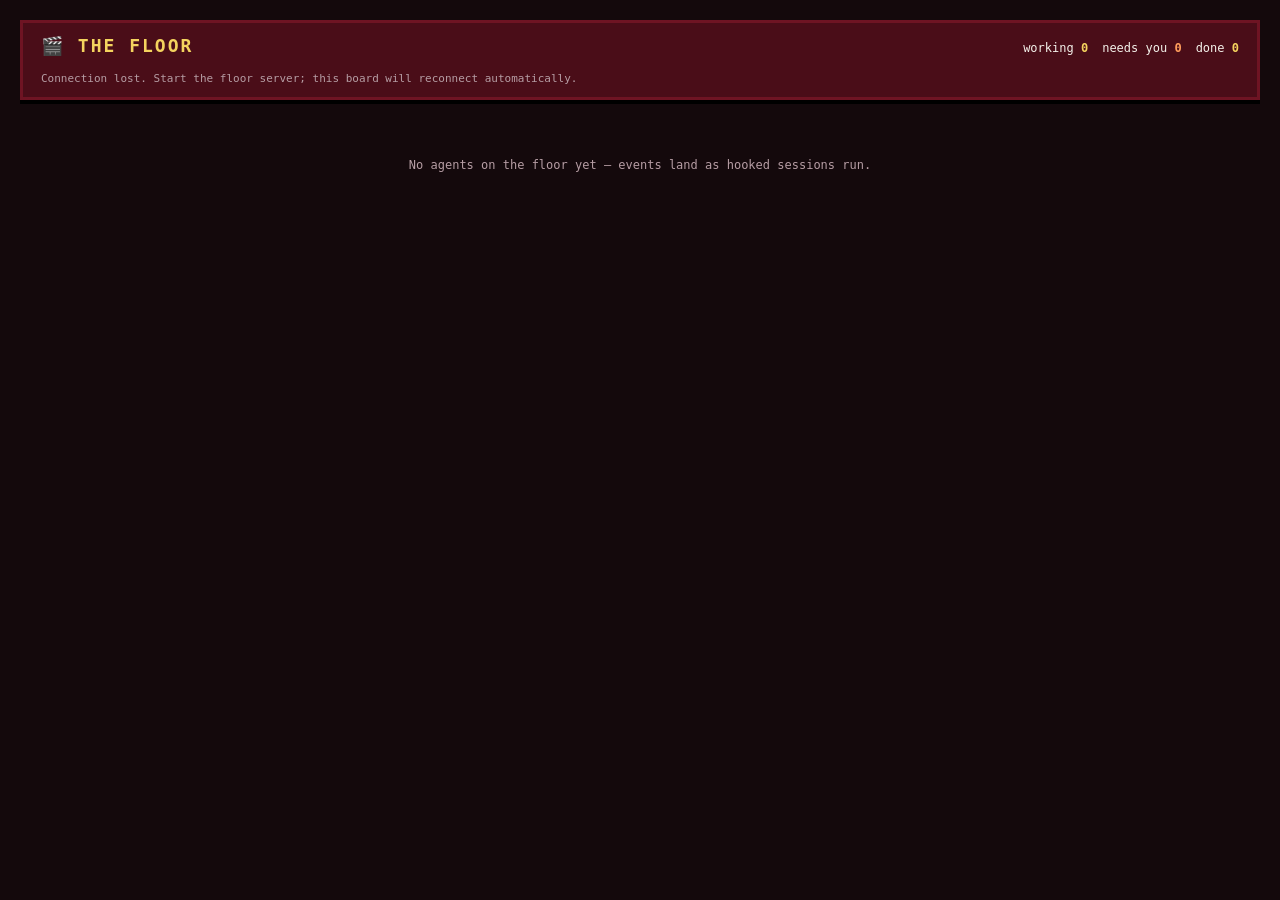
==== skills/floor/board/index.html @ e9cfffdd "feat: support Codex hosts and ship the cross-host agent floor" ====
<!doctype html>
<html lang="en">
<head>
<meta charset="utf-8">
<meta name="viewport" content="width=device-width, initial-scale=1">
<title>🎬 The Floor — stuntman</title>
<style>
  /* Munder Difflin ideology, Laghari Labs cast.
     Palette: Dunder-maroon + gold on a dark stage, pixel-snapped. */
  :root {
    --maroon: #6E1423;
    --maroon-deep: #4a0d18;
    --gold: #F4D35E;
    --paper: #F4F1EA;
    --bg: #14090c;
    --panel: #1f1014;
    --line: #3a1b23;
    --ok: #7bc47f;
    --dim: #b69da4;
  }
  * { box-sizing: border-box; }
  body {
    margin: 0; background: var(--bg); color: var(--paper);
    font-family: "SF Mono", ui-monospace, Menlo, monospace;
    padding: 20px; min-height: 100vh;
  }
  header {
    display: flex; align-items: baseline; gap: 16px; flex-wrap: wrap;
    border: 3px solid var(--maroon); background: var(--maroon-deep);
    padding: 12px 18px; margin-bottom: 18px;
    box-shadow: 0 4px 0 #000;
  }
  header h1 { margin: 0; font-size: 18px; letter-spacing: 2px; color: var(--gold); }
  .tally { display: flex; gap: 14px; font-size: 12px; margin-left: auto; }
  .tally b { color: var(--gold); }
  .tally .warn b { color: #ff9d5c; }
  #stamp { font-size: 11px; color: var(--dim); width: 100%; }

  .rooms { display: flex; flex-wrap: wrap; gap: 16px; align-items: flex-start; }
  .room {
    border: 3px solid var(--line); background: var(--panel);
    min-width: 260px; flex: 1 1 300px; max-width: 460px;
    box-shadow: 0 4px 0 #000;
  }
  .room.hot { border-color: var(--gold); animation: pulse 1.4s ease-in-out infinite; }
  @keyframes pulse { 50% { box-shadow: 0 0 18px 2px rgba(244,211,94,.35), 0 4px 0 #000; } }
  .room h2 {
    margin: 0; padding: 8px 12px; font-size: 12px; letter-spacing: 1px;
    background: var(--maroon); color: var(--paper);
    text-transform: uppercase; overflow-wrap: anywhere;
  }
  .agent { display: flex; gap: 12px; padding: 12px; border-top: 2px solid var(--line); }

  /* ── Vexel sprite plumbing ───────────────────────────────────────────
     Atlas: 8 cols × 11 rows, cell 192×208 (assets/vexel-laghari.webp).
     One class per animation row; steps() walks the columns. */
  .stage { width: 106px; height: 115px; flex: 0 0 106px; }
  .sprite {
    width: 192px; height: 208px;
    background: url("assets/vexel-laghari.webp") no-repeat;
    image-rendering: pixelated;
    transform: scale(0.55); transform-origin: top left;
  }
  .anim-idle    { background-position-y: 0;       animation: fx7 2.4s steps(7) infinite; }
  .anim-waving  { background-position-y: -624px;  animation: fx4 0.8s steps(4) infinite; }
  .anim-jumping { background-position-y: -832px;  animation: fx5 0.7s steps(5) infinite; }
  .anim-failed  { background-position-y: -1040px; animation: fx8 1.1s steps(8) infinite; }
  .anim-waiting { background-position-y: -1248px; animation: fx6 1.5s steps(6) infinite; }
  .anim-running { background-position-y: -1456px; animation: fx6 0.8s steps(6) infinite; }
  .anim-review  { background-position-y: -1664px; animation: fx6 1.3s steps(6) infinite; }
  @keyframes fx4 { to { background-position-x: -768px; } }
  @keyframes fx5 { to { background-position-x: -960px; } }
  @keyframes fx6 { to { background-position-x: -1152px; } }
  @keyframes fx7 { to { background-position-x: -1344px; } }
  @keyframes fx8 { to { background-position-x: -1536px; } }
  .ghosted .sprite { filter: grayscale(1) brightness(.6); }

  /* Sub-agents: son/daughter stand-ins until their own rigs exist —
     the same Vexel, re-hued + shrunk. */
  .kids { display: flex; gap: 6px; flex-wrap: wrap; margin-top: 6px; }
  .kid { display: flex; align-items: center; gap: 6px; font-size: 11px; color: var(--dim); }
  .kid .stage { width: 48px; height: 52px; flex: 0 0 48px; }
  .kid .sprite { transform: scale(0.25); }
  .kid.son .sprite { filter: hue-rotate(140deg) saturate(1.2); }
  .kid.daughter .sprite { filter: hue-rotate(280deg) saturate(1.2); }

  .meta { min-width: 0; flex: 1; }
  .who { font-size: 12px; color: var(--gold); }
  .who .sid { color: var(--dim); font-size: 11px; }
  .badge {
    display: inline-block; margin-top: 4px; padding: 2px 8px;
    font-size: 11px; letter-spacing: 1px; text-transform: uppercase;
    border: 2px solid var(--line); color: var(--paper);
  }
  .badge.needs_input { border-color: var(--gold); color: var(--gold); }
  .badge.running, .badge.thinking { border-color: #6ea8d8; color: #6ea8d8; }
  .badge.done { border-color: var(--ok); color: var(--ok); }
  .badge.ghost, .badge.ended, .badge.idle { color: var(--dim); }
  .tool { font-size: 11px; color: var(--paper); margin-top: 4px;
          overflow: hidden; text-overflow: ellipsis; white-space: nowrap; max-width: 280px; }
  .msg {
    margin-top: 6px; padding: 6px 8px; font-size: 11px;
    background: #2a1207; border-left: 3px solid var(--gold); color: #ffd9a0;
  }
  .age { font-size: 11px; color: var(--dim); margin-top: 4px; }
  .say {
    margin-top: 6px; font-size: 11px; color: #cbb8a4; font-style: italic;
    display: -webkit-box; -webkit-line-clamp: 2; -webkit-box-orient: vertical;
    overflow: hidden;
  }
  .empty { padding: 40px; text-align: center; color: var(--dim); font-size: 12px; width: 100%; }
  .agent { cursor: pointer; }
  .agent:hover { background: #291419; }

  /* ── conversation drawer ── */
  #drawer {
    position: fixed; top: 0; right: 0; bottom: 0; width: min(520px, 92vw);
    background: var(--panel); border-left: 3px solid var(--maroon);
    box-shadow: -8px 0 24px rgba(0,0,0,.6); display: none; flex-direction: column;
    z-index: 10;
  }
  #drawer.open { display: flex; }
  #drawer .dhead {
    background: var(--maroon); padding: 10px 14px; display: flex; gap: 10px;
    align-items: center; font-size: 12px;
  }
  #drawer .dhead b { color: var(--gold); letter-spacing: 1px; }
  #drawer .dhead .reach { font-size: 11px; padding: 2px 6px; border: 1px solid var(--gold);
    color: var(--gold); }
  #drawer .dhead .reach.none { border-color: var(--dim); color: var(--dim); }
  #drawer .dhead button {
    margin-left: auto; background: none; border: 2px solid var(--paper); color: var(--paper);
    font-family: inherit; font-size: 11px; cursor: pointer; padding: 2px 8px;
  }
  #dlog { flex: 1; overflow-y: auto; padding: 12px; display: flex; flex-direction: column; gap: 10px; }
  .m { max-width: 92%; padding: 8px 10px; font-size: 12px; line-height: 1.5;
       white-space: pre-wrap; overflow-wrap: anywhere; border: 2px solid var(--line); }
  .m.user { align-self: flex-end; background: #2a1a08; border-color: #5a3a14; color: #ffd9a0; }
  .m.assistant { align-self: flex-start; background: #17212a; border-color: #2c4257; color: #d9e6f2; }
  .m .tools { margin-top: 4px; font-size: 11px; color: var(--dim); }
  #dsend { display: flex; gap: 8px; padding: 10px; border-top: 2px solid var(--line); }
  #dsend input {
    flex: 1; background: var(--bg); border: 2px solid var(--line); color: var(--paper);
    font-family: inherit; font-size: 12px; padding: 8px;
  }
  #dsend input:focus { outline: none; border-color: var(--gold); }
  #dsend button {
    background: var(--maroon); border: 2px solid var(--gold); color: var(--gold);
    font-family: inherit; font-size: 12px; padding: 8px 16px; cursor: pointer;
  }
  #dsend button:disabled { opacity: .4; cursor: default; }
  #dnote { padding: 0 12px 10px; font-size: 11px; color: var(--dim); }
  #dnote.err { color: #ff9d5c; }

  .agent:focus-visible, button:focus-visible { outline: 2px solid var(--gold); outline-offset: -3px; }
  .host { display: block; margin-top: 4px; font-size: 11px; color: var(--paper); }
  .badge.failed { border-color: #ff9d5c; color: #ff9d5c; }
  .msg, .say, #dtitle { overflow-wrap: anywhere; }
  #dtitle { min-width: 0; }
  #drawer .dhead { flex-wrap: wrap; }
  #dsend input { min-width: 0; font-size: 16px; }
  #dnote { font-size: 12px; line-height: 1.5; }
  #drawer button { min-height: 36px; }
  @media (max-width: 600px) {
    body { padding: 12px; }
    header { padding: 12px; gap: 12px; }
    .tally { margin-left: 0; flex-wrap: wrap; gap: 12px; }
    .room { min-width: 0; max-width: none; flex-basis: 100%; }
    #drawer { width: 100%; }
    .stage { width: 82px; height: 89px; flex-basis: 82px; }
    .sprite { transform: scale(.42); }
    .m { font-size: 14px; }
  }
  @media (prefers-reduced-motion: reduce) {
    .sprite, .room.hot { animation: none; }
  }
</style>
</head>
<body>
<header>
  <h1>🎬 THE FLOOR</h1>
  <div class="tally">
    <span>working <b id="c-working">0</b></span>
    <span class="warn">needs you <b id="c-needs">0</b></span>
    <span>done <b id="c-done">0</b></span>
  </div>
  <div id="stamp">connecting…</div>
</header>
<div class="rooms" id="rooms"><div class="empty">No agents on the floor yet — events land as hooked sessions run.</div></div>

<div id="drawer" role="dialog" aria-labelledby="dtitle">
  <div class="dhead">
    <b id="dtitle">—</b>
    <span class="reach" id="dreach">…</span>
    <button id="dclose" aria-label="Close conversation">✕ close</button>
  </div>
  <div id="dlog" role="log" aria-label="Session conversation"></div>
  <div id="dsend">
    <input id="dinput" placeholder="Prompt this session…" aria-label="Prompt this session" aria-describedby="dnote" maxlength="8000" disabled>
    <button id="dbtn" disabled>Send</button>
  </div>
  <div id="dnote" role="status"></div>
</div>

<script>
  const TOKEN = "__FLOOR_TOKEN__";
  const HOST = {claude: "Claude Code", codex: "Codex", opencode: "OpenCode", agy: "Antigravity", muse: "Muse"};
  const LABEL = {running: "working", thinking: "thinking", needs_input: "needs you", done: "done",
    ghost: "silent", ended: "left", idle: "idle", failed: "failed"};
  const $ = id => document.getElementById(id);
  const esc = text => String(text ?? "").replace(/[&<>"']/g, c => ({"&":"&amp;","<":"&lt;",">":"&gt;",'"':"&quot;","'":"&#39;"}[c]));
  let curSid = null, drawerTimer = null, sending = false, reachable = false, tickActive = false;
  const drafts = new Map();

  function animFor(agent) {
    return {running:"anim-running", thinking:"anim-waiting", needs_input:"anim-waving",
      failed:"anim-failed", ghost:"anim-waiting"}[agent.state] ||
      (agent.state === "done" && agent.age_s < 30 ? "anim-jumping" : "anim-idle");
  }
  function fmtAge(seconds) {
    if (seconds < 60) return seconds + "s";
    if (seconds < 3600) return Math.floor(seconds / 60) + "m";
    return Math.floor(seconds / 3600) + "h " + Math.floor((seconds % 3600) / 60) + "m";
  }
  async function jsonFetch(url, options) {
    const response = await fetch(url, {...options, signal: AbortSignal.timeout(8000)});
    const data = await response.json();
    if (!response.ok) throw new Error(data.detail || (response.status === 403 ? "Reload the board to reconnect." : "The session is no longer available."));
    return data;
  }
  async function tick() {
    if (tickActive) return;
    tickActive = true;
    try {
      const state = await jsonFetch("state.json");
      $("c-working").textContent = state.counts.working;
      $("c-needs").textContent = state.counts.needs_input;
      $("c-done").textContent = state.counts.done;
      $("stamp").textContent = "updated " + new Date(state.generated * 1000).toLocaleTimeString();
      const focused = document.activeElement?.closest(".agent")?.dataset.sid;
      $("rooms").innerHTML = state.rooms.map(room => {
        const hot = room.agents.some(agent => agent.state === "needs_input");
        return `<section class="room${hot ? " hot" : ""}"><h2>${esc(room.name)}</h2>` + room.agents.map(agent => {
          const kids = (agent.children || []).map((child, index) =>
            `<span class="kid ${index % 2 ? "daughter" : "son"}"><span class="stage" aria-hidden="true"><span class="sprite anim-running" style="display:block"></span></span>${esc(child.desc)}</span>`).join("");
          return `<div class="agent${["ghost","ended"].includes(agent.state) ? " ghosted" : ""}" role="button" tabindex="0"
            data-sid="${esc(agent.id)}" data-room="${esc(room.name)}" aria-label="Read ${esc(HOST[agent.host])} ${agent.worker ? "worker" : "session"} ${esc(agent.sid.slice(0,8))} in ${esc(room.name)}">
            <span class="stage" aria-hidden="true"><span class="sprite ${animFor(agent)}" style="display:block"></span></span>
            <div class="meta"><div class="who">Laghari <span class="sid">· ${esc(agent.sid.replace(/^worker-/, "").slice(0,8))}</span></div>
            <span class="host">${esc(HOST[agent.host] || agent.host)}${agent.worker ? " · worker" : ""}</span>
            <span class="badge ${esc(agent.state)}">${esc(LABEL[agent.state] || agent.state)}</span>
            ${agent.tool ? `<div class="tool">${esc(agent.tool)}</div>` : ""}
            ${agent.msg ? `<div class="msg">${esc(agent.msg)}</div>` : ""}
            ${agent.say ? `<div class="say">${esc(agent.say)}</div>` : ""}
            <div class="age">${fmtAge(agent.age_s)} ago</div>${kids ? `<div class="kids">${kids}</div>` : ""}</div></div>`;
        }).join("") + "</section>";
      }).join("") || '<div class="empty">No agents on the floor yet. Enable Stuntman hooks and start a new Claude Code or Codex session. Delegated workers appear when they run.</div>';
      if (focused) document.querySelector(`.agent[data-sid="${CSS.escape(focused)}"]`)?.focus({preventScroll:true});
    } catch {
      $("stamp").textContent = "Connection lost. Start the floor server; this board will reconnect automatically.";
    } finally { tickActive = false; }
  }
  function note(text, error = false) {
    $("dnote").textContent = text;
    $("dnote").className = error ? "err" : "";
  }
  function updateSend() {
    $("dinput").disabled = !reachable || sending;
    $("dbtn").disabled = !reachable || sending;
    $("dbtn").textContent = sending ? "Sending…" : "Send";
  }
  async function refreshDrawer(scroll) {
    const sid = curSid;
    if (!sid) return;
    try {
      const result = await jsonFetch("transcript?sid=" + encodeURIComponent(sid));
      if (curSid !== sid) return;
      reachable = result.reach === "tmux";
      $("dreach").textContent = reachable ? "ready to prompt" : "view-only";
      $("dreach").className = "reach" + (reachable ? "" : " none");
      updateSend();
      if (!sending) note(result.detail || "Send a new prompt to this session.");
      const log = $("dlog"), atBottom = log.scrollHeight - log.scrollTop - log.clientHeight < 60;
      const html = result.messages.map(message => `<div class="m ${message.role === "user" ? "user" : "assistant"}">${esc(message.text)}${
        message.tools?.length ? `<div class="tools">${message.tools.map(esc).join(" · ")}</div>` : ""}</div>`).join("") || '<div class="m assistant">No conversation recorded yet.</div>';
      if (log.innerHTML !== html) log.innerHTML = html;
      if (scroll || atBottom) log.scrollTop = log.scrollHeight;
    } catch (error) {
      if (curSid !== sid) return;
      reachable = false; updateSend();
      note(error.message || "Conversation unavailable. Retrying shortly.", true);
    }
  }
  function openDrawer(sid, room) {
    if (curSid) drafts.set(curSid, $("dinput").value);
    curSid = sid; reachable = false; updateSend();
    $("dinput").value = drafts.get(sid) || "";
    $("dtitle").textContent = room + " · " + sid.split(":")[0];
    $("drawer").classList.add("open");
    $("dlog").textContent = "Loading conversation…";
    $("dclose").focus(); note("");
    clearInterval(drawerTimer);
    refreshDrawer(true);
    drawerTimer = setInterval(() => refreshDrawer(false), 3000);
  }
  function closeDrawer() {
    const sid = curSid;
    if (sid) drafts.set(sid, $("dinput").value);
    curSid = null; clearInterval(drawerTimer);
    $("drawer").classList.remove("open");
    document.querySelector(`.agent[data-sid="${CSS.escape(sid || "")}"]`)?.focus({preventScroll:true});
  }
  async function sendPrompt() {
    const sid = curSid, text = $("dinput").value.trim();
    if (!sid || !text || sending || !reachable) return;
    sending = true; updateSend(); note("Sending…");
    try {
      const result = await jsonFetch("send", {method:"POST", headers:{"Content-Type":"application/json"},
        body:JSON.stringify({sid, text, token:TOKEN})});
      if (result.ok) {
        drafts.delete(sid);
        if (curSid === sid) {
          if ($("dinput").value.trim() === text) $("dinput").value = "";
          note("Delivered. The reply will appear here.");
        }
      } else if (curSid === sid) { reachable = false; note(result.detail || "Open the session window to continue.", true); }
    } catch (error) {
      if (curSid === sid) note("Delivery could not be confirmed. Check the session before retrying. " + error.message, true);
    } finally { sending = false; updateSend(); }
  }
  $("rooms").addEventListener("click", event => { const agent = event.target.closest(".agent"); if (agent) openDrawer(agent.dataset.sid, agent.dataset.room); });
  $("rooms").addEventListener("keydown", event => { const agent = event.target.closest(".agent"); if (agent && ["Enter"," "].includes(event.key)) { event.preventDefault(); openDrawer(agent.dataset.sid, agent.dataset.room); } });
  $("dclose").addEventListener("click", closeDrawer);
  $("dbtn").addEventListener("click", sendPrompt);
  $("dinput").addEventListener("keydown", event => { if (event.key === "Enter") { event.preventDefault(); sendPrompt(); } });
  document.addEventListener("keydown", event => { if (event.key === "Escape" && curSid) closeDrawer(); });
  tick(); setInterval(tick, 2000);
</script>
</body>
</html>
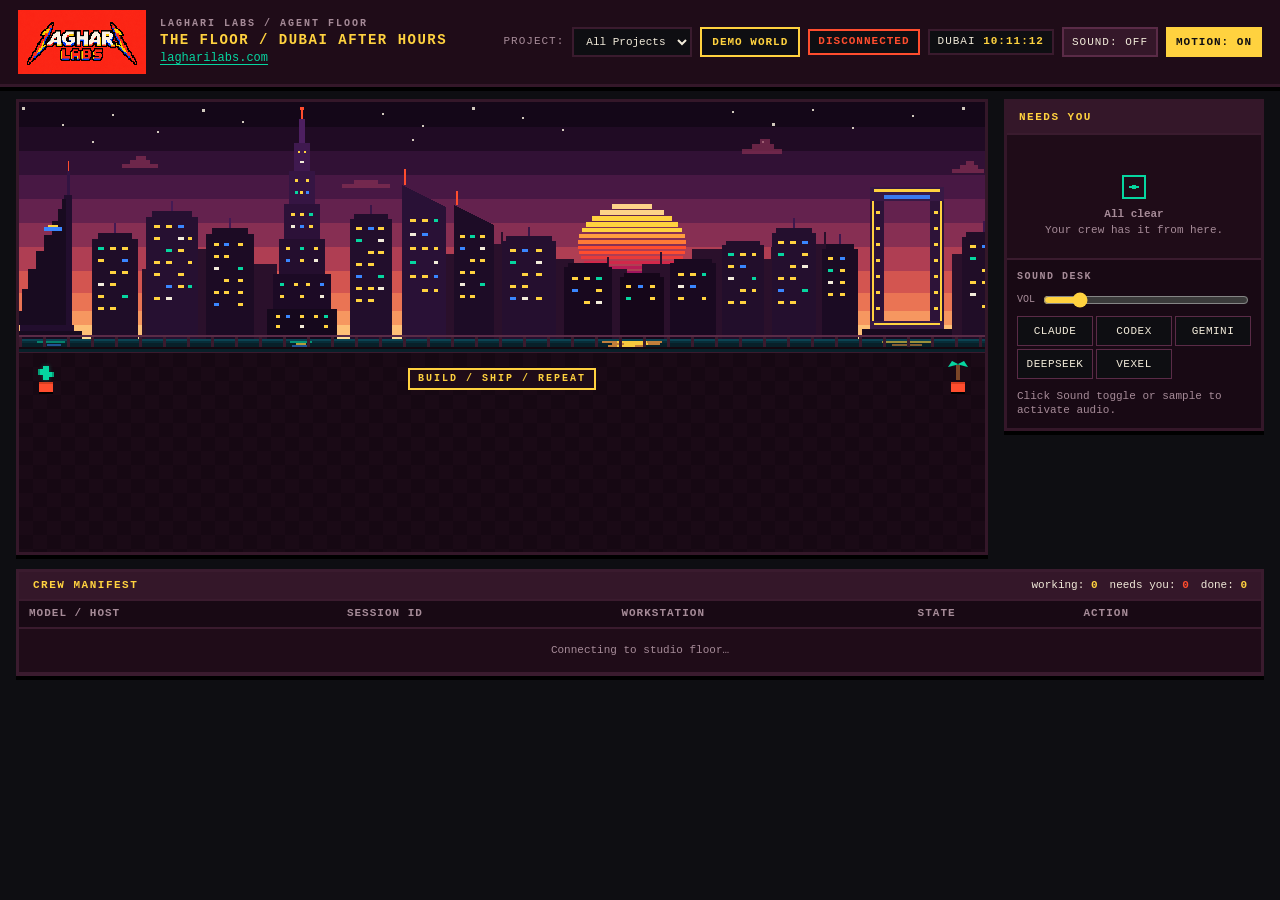
==== commit 1025c181: "Build Dubai Floor, scaffold agent roles, and publish demo screenshot" ====
--- a/skills/floor/board/index.html
+++ b/skills/floor/board/index.html
@@ -1,340 +1,188 @@
 <!doctype html>
 <html lang="en">
 <head>
-<meta charset="utf-8">
-<meta name="viewport" content="width=device-width, initial-scale=1">
-<title>🎬 The Floor — stuntman</title>
-<style>
-  /* Munder Difflin ideology, Laghari Labs cast.
-     Palette: Dunder-maroon + gold on a dark stage, pixel-snapped. */
-  :root {
-    --maroon: #6E1423;
-    --maroon-deep: #4a0d18;
-    --gold: #F4D35E;
-    --paper: #F4F1EA;
-    --bg: #14090c;
-    --panel: #1f1014;
-    --line: #3a1b23;
-    --ok: #7bc47f;
-    --dim: #b69da4;
-  }
-  * { box-sizing: border-box; }
-  body {
-    margin: 0; background: var(--bg); color: var(--paper);
-    font-family: "SF Mono", ui-monospace, Menlo, monospace;
-    padding: 20px; min-height: 100vh;
-  }
-  header {
-    display: flex; align-items: baseline; gap: 16px; flex-wrap: wrap;
-    border: 3px solid var(--maroon); background: var(--maroon-deep);
-    padding: 12px 18px; margin-bottom: 18px;
-    box-shadow: 0 4px 0 #000;
-  }
-  header h1 { margin: 0; font-size: 18px; letter-spacing: 2px; color: var(--gold); }
-  .tally { display: flex; gap: 14px; font-size: 12px; margin-left: auto; }
-  .tally b { color: var(--gold); }
-  .tally .warn b { color: #ff9d5c; }
-  #stamp { font-size: 11px; color: var(--dim); width: 100%; }
+  <meta charset="utf-8">
+  <meta name="viewport" content="width=device-width, initial-scale=1">
+  <title>THE FLOOR — stuntman</title>
+  <link rel="stylesheet" href="assets/floor-world.css">
+</head>
+<body data-token="__FLOOR_TOKEN__">
 
-  .rooms { display: flex; flex-wrap: wrap; gap: 16px; align-items: flex-start; }
-  .room {
-    border: 3px solid var(--line); background: var(--panel);
-    min-width: 260px; flex: 1 1 300px; max-width: 460px;
-    box-shadow: 0 4px 0 #000;
-  }
-  .room.hot { border-color: var(--gold); animation: pulse 1.4s ease-in-out infinite; }
-  @keyframes pulse { 50% { box-shadow: 0 0 18px 2px rgba(244,211,94,.35), 0 4px 0 #000; } }
-  .room h2 {
-    margin: 0; padding: 8px 12px; font-size: 12px; letter-spacing: 1px;
-    background: var(--maroon); color: var(--paper);
-    text-transform: uppercase; overflow-wrap: anywhere;
-  }
-  .agent { display: flex; gap: 12px; padding: 12px; border-top: 2px solid var(--line); }
+  <!-- Brand header and shared Floor controls -->
+  <header class="studio-header">
+    <div class="header-top">
+      <div class="brand-title">
+        <img src="assets/laghari-labs-logo.png" alt="Laghari Labs" class="brand-logo" width="128" height="64">
+        <div class="title-wrap">
+          <span class="title-overline">LAGHARI LABS / AGENT FLOOR</span>
+          <h1 class="title-main">THE FLOOR / DUBAI AFTER HOURS</h1>
+          <a href="https://lagharilabs.com" target="_blank" rel="noopener" class="brand-domain">lagharilabs.com</a>
+        </div>
+      </div>
 
-  /* ── Vexel sprite plumbing ───────────────────────────────────────────
-     Atlas: 8 cols × 11 rows, cell 192×208 (assets/vexel-laghari.webp).
-     One class per animation row; steps() walks the columns. */
-  .stage { width: 106px; height: 115px; flex: 0 0 106px; }
-  .sprite {
-    width: 192px; height: 208px;
-    background: url("assets/vexel-laghari.webp") no-repeat;
-    image-rendering: pixelated;
-    transform: scale(0.55); transform-origin: top left;
-  }
-  .anim-idle    { background-position-y: 0;       animation: fx7 2.4s steps(7) infinite; }
-  .anim-waving  { background-position-y: -624px;  animation: fx4 0.8s steps(4) infinite; }
-  .anim-jumping { background-position-y: -832px;  animation: fx5 0.7s steps(5) infinite; }
-  .anim-failed  { background-position-y: -1040px; animation: fx8 1.1s steps(8) infinite; }
-  .anim-waiting { background-position-y: -1248px; animation: fx6 1.5s steps(6) infinite; }
-  .anim-running { background-position-y: -1456px; animation: fx6 0.8s steps(6) infinite; }
-  .anim-review  { background-position-y: -1664px; animation: fx6 1.3s steps(6) infinite; }
-  @keyframes fx4 { to { background-position-x: -768px; } }
-  @keyframes fx5 { to { background-position-x: -960px; } }
-  @keyframes fx6 { to { background-position-x: -1152px; } }
-  @keyframes fx7 { to { background-position-x: -1344px; } }
-  @keyframes fx8 { to { background-position-x: -1536px; } }
-  .ghosted .sprite { filter: grayscale(1) brightness(.6); }
+      <div class="header-controls">
+        <div class="header-filter">
+          <label class="project-filter-label" for="project-filter-select">Project:</label>
+          <select class="project-select" id="project-filter-select" aria-label="Filter workstations by project">
+            <option value="ALL">All Projects</option>
+          </select>
+        </div>
+        <button class="btn-demo" id="btn-demo-toggle">Demo World</button>
+        <span class="status-badge live" id="connection-status">Live Floor</span>
+        <div class="dubai-clock">DUBAI <b id="dubai-clock-time">--:--:--</b></div>
+        <button class="btn-toggle" id="btn-sound-toggle" aria-pressed="false" aria-label="Toggle audio alerts (currently Off)">Sound: Off</button>
+        <button class="btn-toggle active" id="btn-motion-toggle" aria-pressed="true" aria-label="Toggle motion animations (currently On)">Motion: On</button>
+      </div>
+    </div>
+  </header>
 
-  /* Sub-agents: son/daughter stand-ins until their own rigs exist —
-     the same Vexel, re-hued + shrunk. */
-  .kids { display: flex; gap: 6px; flex-wrap: wrap; margin-top: 6px; }
-  .kid { display: flex; align-items: center; gap: 6px; font-size: 11px; color: var(--dim); }
-  .kid .stage { width: 48px; height: 52px; flex: 0 0 48px; }
-  .kid .sprite { transform: scale(0.25); }
-  .kid.son .sprite { filter: hue-rotate(140deg) saturate(1.2); }
-  .kid.daughter .sprite { filter: hue-rotate(280deg) saturate(1.2); }
+  <main class="app-body">
+    <!-- Main 2-Column Grid: 75% World Scene, 260px Attention Sidebar -->
+    <div class="main-columns">
 
-  .meta { min-width: 0; flex: 1; }
-  .who { font-size: 12px; color: var(--gold); }
-  .who .sid { color: var(--dim); font-size: 11px; }
-  .badge {
-    display: inline-block; margin-top: 4px; padding: 2px 8px;
-    font-size: 11px; letter-spacing: 1px; text-transform: uppercase;
-    border: 2px solid var(--line); color: var(--paper);
-  }
-  .badge.needs_input { border-color: var(--gold); color: var(--gold); }
-  .badge.running, .badge.thinking { border-color: #6ea8d8; color: #6ea8d8; }
-  .badge.done { border-color: var(--ok); color: var(--ok); }
-  .badge.ghost, .badge.ended, .badge.idle { color: var(--dim); }
-  .tool { font-size: 11px; color: var(--paper); margin-top: 4px;
-          overflow: hidden; text-overflow: ellipsis; white-space: nowrap; max-width: 280px; }
-  .msg {
-    margin-top: 6px; padding: 6px 8px; font-size: 11px;
-    background: #2a1207; border-left: 3px solid var(--gold); color: #ffd9a0;
-  }
-  .age { font-size: 11px; color: var(--dim); margin-top: 4px; }
-  .say {
-    margin-top: 6px; font-size: 11px; color: #cbb8a4; font-style: italic;
-    display: -webkit-box; -webkit-line-clamp: 2; -webkit-box-orient: vertical;
-    overflow: hidden;
-  }
-  .empty { padding: 40px; text-align: center; color: var(--dim); font-size: 12px; width: 100%; }
-  .agent { cursor: pointer; }
-  .agent:hover { background: #291419; }
+      <!-- Scene Column -->
+      <div class="scene-column">
+        <!-- Dubai skyline panorama and project rooftop bays -->
+        <div class="rooftop-world" id="rooftop-world">
+          <div class="skyline-panorama" role="img" aria-label="Pixel art panoramic skyline of Dubai at sunset">
+            <div class="pixel-cloud" aria-hidden="true"></div>
+            <div class="horizon-railing" aria-hidden="true"></div>
+          </div>
 
-  /* ── conversation drawer ── */
-  #drawer {
-    position: fixed; top: 0; right: 0; bottom: 0; width: min(520px, 92vw);
-    background: var(--panel); border-left: 3px solid var(--maroon);
-    box-shadow: -8px 0 24px rgba(0,0,0,.6); display: none; flex-direction: column;
-    z-index: 10;
-  }
-  #drawer.open { display: flex; }
-  #drawer .dhead {
-    background: var(--maroon); padding: 10px 14px; display: flex; gap: 10px;
-    align-items: center; font-size: 12px;
-  }
-  #drawer .dhead b { color: var(--gold); letter-spacing: 1px; }
-  #drawer .dhead .reach { font-size: 11px; padding: 2px 6px; border: 1px solid var(--gold);
-    color: var(--gold); }
-  #drawer .dhead .reach.none { border-color: var(--dim); color: var(--dim); }
-  #drawer .dhead button {
-    margin-left: auto; background: none; border: 2px solid var(--paper); color: var(--paper);
-    font-family: inherit; font-size: 11px; cursor: pointer; padding: 2px 8px;
-  }
-  #dlog { flex: 1; overflow-y: auto; padding: 12px; display: flex; flex-direction: column; gap: 10px; }
-  .m { max-width: 92%; padding: 8px 10px; font-size: 12px; line-height: 1.5;
-       white-space: pre-wrap; overflow-wrap: anywhere; border: 2px solid var(--line); }
-  .m.user { align-self: flex-end; background: #2a1a08; border-color: #5a3a14; color: #ffd9a0; }
-  .m.assistant { align-self: flex-start; background: #17212a; border-color: #2c4257; color: #d9e6f2; }
-  .m .tools { margin-top: 4px; font-size: 11px; color: var(--dim); }
-  #dsend { display: flex; gap: 8px; padding: 10px; border-top: 2px solid var(--line); }
-  #dsend input {
-    flex: 1; background: var(--bg); border: 2px solid var(--line); color: var(--paper);
-    font-family: inherit; font-size: 12px; padding: 8px;
-  }
-  #dsend input:focus { outline: none; border-color: var(--gold); }
-  #dsend button {
-    background: var(--maroon); border: 2px solid var(--gold); color: var(--gold);
-    font-family: inherit; font-size: 12px; padding: 8px 16px; cursor: pointer;
-  }
-  #dsend button:disabled { opacity: .4; cursor: default; }
-  #dnote { padding: 0 12px 10px; font-size: 11px; color: var(--dim); }
-  #dnote.err { color: #ff9d5c; }
+          <!-- Rooftop Deck & Floor -->
+          <div class="rooftop-deck">
+            <div class="deck-decorations">
+              <div class="pixel-plant-wrapper">
+                <div class="pixel-cactus-shape" aria-hidden="true"></div>
+                <div class="plant-pot" aria-hidden="true"></div>
+              </div>
+              <div class="deck-sign">BUILD / SHIP / REPEAT</div>
+              <div class="pixel-plant-wrapper">
+                <div class="pixel-palm-shape" aria-hidden="true"></div>
+                <div class="plant-pot" aria-hidden="true"></div>
+              </div>
+            </div>
 
-  .agent:focus-visible, button:focus-visible { outline: 2px solid var(--gold); outline-offset: -3px; }
-  .host { display: block; margin-top: 4px; font-size: 11px; color: var(--paper); }
-  .badge.failed { border-color: #ff9d5c; color: #ff9d5c; }
-  .msg, .say, #dtitle { overflow-wrap: anywhere; }
-  #dtitle { min-width: 0; }
-  #drawer .dhead { flex-wrap: wrap; }
-  #dsend input { min-width: 0; font-size: 16px; }
-  #dnote { font-size: 12px; line-height: 1.5; }
-  #drawer button { min-height: 36px; }
-  @media (max-width: 600px) {
-    body { padding: 12px; }
-    header { padding: 12px; gap: 12px; }
-    .tally { margin-left: 0; flex-wrap: wrap; gap: 12px; }
-    .room { min-width: 0; max-width: none; flex-basis: 100%; }
-    #drawer { width: 100%; }
-    .stage { width: 82px; height: 89px; flex-basis: 82px; }
-    .sprite { transform: scale(.42); }
-    .m { font-size: 14px; }
-  }
-  @media (prefers-reduced-motion: reduce) {
-    .sprite, .room.hot { animation: none; }
-  }
-</style>
-</head>
-<body>
-<header>
-  <h1>🎬 THE FLOOR</h1>
-  <div class="tally">
-    <span>working <b id="c-working">0</b></span>
-    <span class="warn">needs you <b id="c-needs">0</b></span>
-    <span>done <b id="c-done">0</b></span>
+            <!-- Workstations Inlaid Grid (Spacious Bays) -->
+            <div id="workstations-container"></div>
+          </div>
+        </div>
+      </div>
+
+      <!-- Attention Sidebar ('Needs you') -->
+      <aside class="sidebar-column attention-sidebar" aria-labelledby="sidebar-heading">
+        <div class="sidebar-header">
+          <h2 class="sidebar-title" id="sidebar-heading">NEEDS YOU</h2>
+        </div>
+
+        <div class="attention-list" id="attention-list"></div>
+
+        <div class="attention-empty" id="attention-empty">
+          <div class="pixel-radar" aria-hidden="true">
+            <div class="radar-sweep"></div>
+          </div>
+          <div class="attention-empty-text">
+            <b>All clear</b><br>
+            Your crew has it from here.
+          </div>
+        </div>
+
+        <!-- Sound Desk Controls -->
+        <div class="sound-desk">
+          <div class="sound-desk-header">SOUND DESK</div>
+          <div class="sound-controls">
+            <div class="volume-row">
+              <label for="sound-volume-slider">VOL</label>
+              <input type="range" id="sound-volume-slider" class="volume-slider" min="0" max="1" step="0.05" value="0.15">
+            </div>
+
+            <div class="sound-sample-grid">
+              <button class="btn-sample" data-voice-sample="claude">Claude</button>
+              <button class="btn-sample" data-voice-sample="codex">Codex</button>
+              <button class="btn-sample" data-voice-sample="gemini">Gemini</button>
+              <button class="btn-sample" data-voice-sample="deepseek">DeepSeek</button>
+              <button class="btn-sample" data-voice-sample="laghari">Vexel</button>
+            </div>
+            <div class="sound-status" id="sound-desk-status">Click Sound toggle or sample to activate audio.</div>
+          </div>
+        </div>
+      </aside>
+
+    </div>
+
+    <!-- Crew Manifest (Below World) -->
+    <section class="crew-manifest" aria-labelledby="manifest-heading">
+      <div class="manifest-header">
+        <h2 class="manifest-title" id="manifest-heading">CREW MANIFEST</h2>
+        <div class="manifest-tallies">
+          <span class="tally-item">working: <b id="manifest-working-count">0</b></span>
+          <span class="tally-item warn">needs you: <b id="manifest-needs-count">0</b></span>
+          <span class="tally-item">done: <b id="manifest-done-count">0</b></span>
+        </div>
+      </div>
+
+      <div class="manifest-table-wrap">
+        <table class="manifest-table">
+          <thead>
+            <tr>
+              <th scope="col">Model / Host</th>
+              <th scope="col">Session ID</th>
+              <th scope="col">Workstation</th>
+              <th scope="col">State</th>
+              <th scope="col">Action</th>
+            </tr>
+          </thead>
+          <tbody id="manifest-table-body">
+            <tr class="manifest-empty">
+              <td colspan="5" style="text-align:center; padding: 14px; color: var(--dim);">
+                Connecting to studio floor…
+              </td>
+            </tr>
+          </tbody>
+        </table>
+      </div>
+    </section>
+  </main>
+
+  <!-- Conversation Drawer Dialog & Backdrop -->
+  <div class="drawer-backdrop" id="drawer-backdrop"></div>
+  <div id="drawer" role="dialog" aria-modal="true" aria-labelledby="dtitle">
+    <div class="dhead">
+      <div class="dhead-left">
+        <b id="dtitle">—</b>
+        <span class="reach" id="dreach">…</span>
+      </div>
+      <div class="dhead-actions">
+        <button class="btn-drawer-action" id="dplaycue" title="Test audio cue for this agent">Play cue</button>
+        <button class="btn-close" id="dclose" aria-label="Close conversation drawer">✕ Close</button>
+      </div>
+    </div>
+
+    <!-- Demo Action Bar (visible in demo mode) -->
+    <div class="drawer-demo-bar" id="drawer-demo-controls" style="display:none;">
+      <span>Demo Actions:</span>
+      <button class="btn-demo-action" id="btn-demo-celebrate">Celebrate (Done)</button>
+      <button class="btn-demo-action" id="btn-demo-help">Needs Help</button>
+    </div>
+
+    <div id="dlog" role="log" aria-label="Session conversation"></div>
+
+    <div id="dsend">
+      <input id="dinput" placeholder="Prompt this session…" aria-label="Prompt this session" aria-describedby="dnote" maxlength="8000" disabled>
+      <button id="dbtn" disabled>Send</button>
+    </div>
+    <div id="dnote" role="status"></div>
   </div>
-  <div id="stamp">connecting…</div>
-</header>
-<div class="rooms" id="rooms"><div class="empty">No agents on the floor yet — events land as hooked sessions run.</div></div>
 
-<div id="drawer" role="dialog" aria-labelledby="dtitle">
-  <div class="dhead">
-    <b id="dtitle">—</b>
-    <span class="reach" id="dreach">…</span>
-    <button id="dclose" aria-label="Close conversation">✕ close</button>
-  </div>
-  <div id="dlog" role="log" aria-label="Session conversation"></div>
-  <div id="dsend">
-    <input id="dinput" placeholder="Prompt this session…" aria-label="Prompt this session" aria-describedby="dnote" maxlength="8000" disabled>
-    <button id="dbtn" disabled>Send</button>
-  </div>
-  <div id="dnote" role="status"></div>
-</div>
-
-<script>
-  const TOKEN = "__FLOOR_TOKEN__";
-  const HOST = {claude: "Claude Code", codex: "Codex", opencode: "OpenCode", agy: "Antigravity", muse: "Muse"};
-  const LABEL = {running: "working", thinking: "thinking", needs_input: "needs you", done: "done",
-    ghost: "silent", ended: "left", idle: "idle", failed: "failed"};
-  const $ = id => document.getElementById(id);
-  const esc = text => String(text ?? "").replace(/[&<>"']/g, c => ({"&":"&amp;","<":"&lt;",">":"&gt;",'"':"&quot;","'":"&#39;"}[c]));
-  let curSid = null, drawerTimer = null, sending = false, reachable = false, tickActive = false;
-  const drafts = new Map();
-
-  function animFor(agent) {
-    return {running:"anim-running", thinking:"anim-waiting", needs_input:"anim-waving",
-      failed:"anim-failed", ghost:"anim-waiting"}[agent.state] ||
-      (agent.state === "done" && agent.age_s < 30 ? "anim-jumping" : "anim-idle");
-  }
-  function fmtAge(seconds) {
-    if (seconds < 60) return seconds + "s";
-    if (seconds < 3600) return Math.floor(seconds / 60) + "m";
-    return Math.floor(seconds / 3600) + "h " + Math.floor((seconds % 3600) / 60) + "m";
-  }
-  async function jsonFetch(url, options) {
-    const response = await fetch(url, {...options, signal: AbortSignal.timeout(8000)});
-    const data = await response.json();
-    if (!response.ok) throw new Error(data.detail || (response.status === 403 ? "Reload the board to reconnect." : "The session is no longer available."));
-    return data;
-  }
-  async function tick() {
-    if (tickActive) return;
-    tickActive = true;
-    try {
-      const state = await jsonFetch("state.json");
-      $("c-working").textContent = state.counts.working;
-      $("c-needs").textContent = state.counts.needs_input;
-      $("c-done").textContent = state.counts.done;
-      $("stamp").textContent = "updated " + new Date(state.generated * 1000).toLocaleTimeString();
-      const focused = document.activeElement?.closest(".agent")?.dataset.sid;
-      $("rooms").innerHTML = state.rooms.map(room => {
-        const hot = room.agents.some(agent => agent.state === "needs_input");
-        return `<section class="room${hot ? " hot" : ""}"><h2>${esc(room.name)}</h2>` + room.agents.map(agent => {
-          const kids = (agent.children || []).map((child, index) =>
-            `<span class="kid ${index % 2 ? "daughter" : "son"}"><span class="stage" aria-hidden="true"><span class="sprite anim-running" style="display:block"></span></span>${esc(child.desc)}</span>`).join("");
-          return `<div class="agent${["ghost","ended"].includes(agent.state) ? " ghosted" : ""}" role="button" tabindex="0"
-            data-sid="${esc(agent.id)}" data-room="${esc(room.name)}" aria-label="Read ${esc(HOST[agent.host])} ${agent.worker ? "worker" : "session"} ${esc(agent.sid.slice(0,8))} in ${esc(room.name)}">
-            <span class="stage" aria-hidden="true"><span class="sprite ${animFor(agent)}" style="display:block"></span></span>
-            <div class="meta"><div class="who">Laghari <span class="sid">· ${esc(agent.sid.replace(/^worker-/, "").slice(0,8))}</span></div>
-            <span class="host">${esc(HOST[agent.host] || agent.host)}${agent.worker ? " · worker" : ""}</span>
-            <span class="badge ${esc(agent.state)}">${esc(LABEL[agent.state] || agent.state)}</span>
-            ${agent.tool ? `<div class="tool">${esc(agent.tool)}</div>` : ""}
-            ${agent.msg ? `<div class="msg">${esc(agent.msg)}</div>` : ""}
-            ${agent.say ? `<div class="say">${esc(agent.say)}</div>` : ""}
-            <div class="age">${fmtAge(agent.age_s)} ago</div>${kids ? `<div class="kids">${kids}</div>` : ""}</div></div>`;
-        }).join("") + "</section>";
-      }).join("") || '<div class="empty">No agents on the floor yet. Enable Stuntman hooks and start a new Claude Code or Codex session. Delegated workers appear when they run.</div>';
-      if (focused) document.querySelector(`.agent[data-sid="${CSS.escape(focused)}"]`)?.focus({preventScroll:true});
-    } catch {
-      $("stamp").textContent = "Connection lost. Start the floor server; this board will reconnect automatically.";
-    } finally { tickActive = false; }
-  }
-  function note(text, error = false) {
-    $("dnote").textContent = text;
-    $("dnote").className = error ? "err" : "";
-  }
-  function updateSend() {
-    $("dinput").disabled = !reachable || sending;
-    $("dbtn").disabled = !reachable || sending;
-    $("dbtn").textContent = sending ? "Sending…" : "Send";
-  }
-  async function refreshDrawer(scroll) {
-    const sid = curSid;
-    if (!sid) return;
-    try {
-      const result = await jsonFetch("transcript?sid=" + encodeURIComponent(sid));
-      if (curSid !== sid) return;
-      reachable = result.reach === "tmux";
-      $("dreach").textContent = reachable ? "ready to prompt" : "view-only";
-      $("dreach").className = "reach" + (reachable ? "" : " none");
-      updateSend();
-      if (!sending) note(result.detail || "Send a new prompt to this session.");
-      const log = $("dlog"), atBottom = log.scrollHeight - log.scrollTop - log.clientHeight < 60;
-      const html = result.messages.map(message => `<div class="m ${message.role === "user" ? "user" : "assistant"}">${esc(message.text)}${
-        message.tools?.length ? `<div class="tools">${message.tools.map(esc).join(" · ")}</div>` : ""}</div>`).join("") || '<div class="m assistant">No conversation recorded yet.</div>';
-      if (log.innerHTML !== html) log.innerHTML = html;
-      if (scroll || atBottom) log.scrollTop = log.scrollHeight;
-    } catch (error) {
-      if (curSid !== sid) return;
-      reachable = false; updateSend();
-      note(error.message || "Conversation unavailable. Retrying shortly.", true);
+  <!-- Audio and World Runtime Scripts -->
+  <script src="assets/floor-audio.js"></script>
+  <script src="assets/floor-world.js"></script>
+  <script>
+    const TOKEN = "__FLOOR_TOKEN__";
+    window.FLOOR_TOKEN = TOKEN;
+    if (window.FloorWorld && typeof window.FloorWorld.init === "function") {
+      window.FloorWorld.init({ token: TOKEN });
     }
-  }
-  function openDrawer(sid, room) {
-    if (curSid) drafts.set(curSid, $("dinput").value);
-    curSid = sid; reachable = false; updateSend();
-    $("dinput").value = drafts.get(sid) || "";
-    $("dtitle").textContent = room + " · " + sid.split(":")[0];
-    $("drawer").classList.add("open");
-    $("dlog").textContent = "Loading conversation…";
-    $("dclose").focus(); note("");
-    clearInterval(drawerTimer);
-    refreshDrawer(true);
-    drawerTimer = setInterval(() => refreshDrawer(false), 3000);
-  }
-  function closeDrawer() {
-    const sid = curSid;
-    if (sid) drafts.set(sid, $("dinput").value);
-    curSid = null; clearInterval(drawerTimer);
-    $("drawer").classList.remove("open");
-    document.querySelector(`.agent[data-sid="${CSS.escape(sid || "")}"]`)?.focus({preventScroll:true});
-  }
-  async function sendPrompt() {
-    const sid = curSid, text = $("dinput").value.trim();
-    if (!sid || !text || sending || !reachable) return;
-    sending = true; updateSend(); note("Sending…");
-    try {
-      const result = await jsonFetch("send", {method:"POST", headers:{"Content-Type":"application/json"},
-        body:JSON.stringify({sid, text, token:TOKEN})});
-      if (result.ok) {
-        drafts.delete(sid);
-        if (curSid === sid) {
-          if ($("dinput").value.trim() === text) $("dinput").value = "";
-          note("Delivered. The reply will appear here.");
-        }
-      } else if (curSid === sid) { reachable = false; note(result.detail || "Open the session window to continue.", true); }
-    } catch (error) {
-      if (curSid === sid) note("Delivery could not be confirmed. Check the session before retrying. " + error.message, true);
-    } finally { sending = false; updateSend(); }
-  }
-  $("rooms").addEventListener("click", event => { const agent = event.target.closest(".agent"); if (agent) openDrawer(agent.dataset.sid, agent.dataset.room); });
-  $("rooms").addEventListener("keydown", event => { const agent = event.target.closest(".agent"); if (agent && ["Enter"," "].includes(event.key)) { event.preventDefault(); openDrawer(agent.dataset.sid, agent.dataset.room); } });
-  $("dclose").addEventListener("click", closeDrawer);
-  $("dbtn").addEventListener("click", sendPrompt);
-  $("dinput").addEventListener("keydown", event => { if (event.key === "Enter") { event.preventDefault(); sendPrompt(); } });
-  document.addEventListener("keydown", event => { if (event.key === "Escape" && curSid) closeDrawer(); });
-  tick(); setInterval(tick, 2000);
-</script>
+  </script>
 </body>
 </html>
--- a/skills/floor/board/assets/floor-world.css
+++ b/skills/floor/board/assets/floor-world.css
@@ -0,0 +1,1455 @@
+/* ==========================================================================
+   THE FLOOR / DUBAI STUDIO — Retro Arcade Pixel-Art Stylesheet
+   Palette: Midnight #0E0E12, Cream #F2EBDA, Coral #FF4D2E, Coin Yellow #FFD23F,
+            Arcade Blue #3A86FF, Mint #06D6A0, Lavender #B388FF, Plum #341729
+   All asset URLs are same-directory relative (e.g. url("dubai-skyline.svg"))
+   ========================================================================== */
+
+:root {
+  --midnight: #0E0E12;
+  --cream: #F2EBDA;
+  --coral: #FF4D2E;
+  --gold: #FFD23F;
+  --arcade-blue: #3A86FF;
+  --mint: #06D6A0;
+  --lavender: #B388FF;
+  --plum: #341729;
+  --plum-deep: #1F0C18;
+  --plum-darker: #140810;
+  --line-dark: #3A1B2E;
+  --line-bright: #5A2B47;
+  --dim: #A68B98;
+}
+
+* {
+  box-sizing: border-box;
+}
+
+html, body {
+  margin: 0;
+  padding: 0;
+  background-color: var(--midnight);
+  color: var(--cream);
+  font-family: "SF Mono", ui-monospace, Menlo, Monaco, Consolas, "Courier New", monospace;
+  font-size: 13px;
+  line-height: 1.4;
+  -webkit-font-smoothing: antialiased;
+  min-height: 100vh;
+  overflow-x: hidden;
+}
+
+/* ── Form Controls & Pixel Focus ── */
+button, input, select {
+  font-family: inherit;
+  font-size: inherit;
+  border-radius: 0;
+}
+
+button:focus-visible, input:focus-visible, select:focus-visible, [tabindex="0"]:focus-visible {
+  outline: 2px solid var(--gold);
+  outline-offset: 1px;
+}
+
+/* ── Header ── */
+header.studio-header {
+  background: var(--plum-deep);
+  border-bottom: 3px solid var(--plum);
+  padding: 10px 18px;
+  box-shadow: 0 4px 0 #000;
+}
+
+.header-top {
+  display: flex;
+  align-items: center;
+  justify-content: space-between;
+  flex-wrap: wrap;
+  gap: 12px;
+}
+
+.brand-title {
+  display: flex;
+  align-items: center;
+  gap: 14px;
+  flex-wrap: wrap;
+  min-width: 0;
+}
+
+.brand-logo {
+  height: 64px;
+  width: 128px;
+  object-fit: contain;
+  max-width: 180px;
+  image-rendering: pixelated;
+  display: block;
+}
+
+.title-wrap {
+  display: flex;
+  flex-direction: column;
+  min-width: 0;
+}
+
+.title-overline {
+  font-size: 10px;
+  letter-spacing: 2px;
+  color: var(--dim);
+  text-transform: uppercase;
+  font-weight: bold;
+}
+
+.title-main {
+  margin: 0;
+  font-size: 14px;
+  font-weight: 700;
+  letter-spacing: 1.5px;
+  color: var(--gold);
+  text-transform: uppercase;
+  white-space: nowrap;
+}
+
+.title-tagline {
+  font-size: 11px;
+  color: var(--cream);
+  letter-spacing: 0.5px;
+  margin-top: 1px;
+}
+
+.header-controls {
+  display: flex;
+  flex: 1 1 620px;
+  justify-content: flex-end;
+  align-items: center;
+  gap: 8px;
+  flex-wrap: wrap;
+  min-width: 0;
+}
+
+.status-badge {
+  display: inline-flex;
+  align-items: center;
+  gap: 6px;
+  padding: 3px 8px;
+  font-size: 11px;
+  font-weight: bold;
+  letter-spacing: 1px;
+  text-transform: uppercase;
+  border: 2px solid var(--line-dark);
+  background: var(--midnight);
+}
+
+.status-badge.live {
+  border-color: var(--mint);
+  color: var(--mint);
+}
+
+.status-badge.live::before {
+  content: "";
+  display: inline-block;
+  width: 6px;
+  height: 6px;
+  background: var(--mint);
+  box-shadow: 0 0 6px var(--mint);
+}
+
+.status-badge.demo {
+  border-color: var(--gold);
+  color: var(--gold);
+}
+
+.status-badge.demo::before {
+  content: "";
+  display: inline-block;
+  width: 6px;
+  height: 6px;
+  background: var(--gold);
+}
+
+.status-badge.offline {
+  border-color: var(--coral);
+  color: var(--coral);
+}
+
+.status-badge.connecting {
+  border-color: var(--lavender);
+  color: var(--lavender);
+}
+
+.dubai-clock {
+  font-size: 11px;
+  letter-spacing: 1px;
+  color: var(--cream);
+  background: var(--midnight);
+  border: 2px solid var(--line-dark);
+  padding: 3px 8px;
+  white-space: nowrap;
+}
+
+.dubai-clock b {
+  color: var(--gold);
+}
+
+.btn-toggle {
+  background: var(--plum);
+  color: var(--cream);
+  border: 2px solid var(--line-bright);
+  padding: 3px 8px;
+  font-size: 11px;
+  letter-spacing: 1px;
+  cursor: pointer;
+  text-transform: uppercase;
+}
+
+.btn-toggle:hover {
+  border-color: var(--gold);
+  color: var(--gold);
+}
+
+.btn-toggle.active {
+  background: var(--gold);
+  color: var(--midnight);
+  border-color: var(--gold);
+  font-weight: bold;
+}
+
+/* ── Main Layout ── */
+.app-body {
+  max-width: 1440px;
+  margin: 0 auto;
+  padding: 12px 16px 32px;
+}
+
+.main-columns {
+  display: flex;
+  gap: 16px;
+  align-items: flex-start;
+}
+
+.scene-column {
+  flex: 1 1 75%;
+  min-width: 0;
+}
+
+.sidebar-column {
+  flex: 0 0 260px;
+  width: 260px;
+  min-width: 0;
+}
+
+/* Project navigation shares the brand header. */
+.header-filter {
+  display: flex;
+  align-items: center;
+  gap: 8px;
+  min-width: 0;
+  max-width: 100%;
+}
+
+.project-filter-label {
+  font-size: 11px;
+  letter-spacing: 1px;
+  color: var(--dim);
+  text-transform: uppercase;
+  white-space: nowrap;
+}
+
+.project-select {
+  background: var(--midnight);
+  color: var(--cream);
+  border: 2px solid var(--line-dark);
+  padding: 3px 8px;
+  font-size: 11px;
+  cursor: pointer;
+  min-width: 0;
+  max-width: 220px;
+  min-height: 30px;
+}
+
+.project-select:focus {
+  border-color: var(--gold);
+  outline: none;
+}
+
+.btn-demo {
+  background: var(--midnight);
+  color: var(--gold);
+  border: 2px solid var(--gold);
+  padding: 3px 10px;
+  font-size: 11px;
+  letter-spacing: 1px;
+  cursor: pointer;
+  text-transform: uppercase;
+  font-weight: bold;
+  white-space: nowrap;
+}
+
+.btn-demo:hover {
+  background: var(--gold);
+  color: var(--midnight);
+}
+
+/* ── Rooftop World Scene ── */
+.rooftop-world {
+  position: relative;
+  background: var(--plum-darker);
+  border: 3px solid var(--plum);
+  box-shadow: 0 4px 0 #000;
+  min-width: 0;
+}
+
+/* ── 250px Skyline Panorama ── */
+.skyline-panorama {
+  position: relative;
+  height: 250px;
+  width: 100%;
+  background-image: url("dubai-skyline.svg");
+  background-repeat: repeat-x;
+  background-position: center bottom;
+  background-size: auto 250px;
+  border-bottom: 3px solid #082029;
+  overflow: hidden;
+}
+
+/* Tiny slow drifting pixel cloud */
+.pixel-cloud {
+  position: absolute;
+  top: 35px;
+  left: -80px;
+  width: 48px;
+  height: 12px;
+  background: rgba(242, 235, 218, 0.4);
+  box-shadow: 8px -4px 0 0 rgba(242, 235, 218, 0.4), 20px -6px 0 0 rgba(242, 235, 218, 0.5), 32px -2px 0 0 rgba(242, 235, 218, 0.4);
+  animation: cloudDrift 65s linear infinite;
+  pointer-events: none;
+}
+
+@keyframes cloudDrift {
+  from { transform: translateX(0); }
+  to { transform: translateX(1300px); }
+}
+
+/* Horizon Pixel Railing */
+.horizon-railing {
+  position: absolute;
+  bottom: 0;
+  left: 0;
+  right: 0;
+  height: 14px;
+  background: repeating-linear-gradient(90deg, #3A1B2E 0px, #3A1B2E 3px, transparent 3px, transparent 24px);
+  border-top: 2px solid #5A2B47;
+  border-bottom: 2px solid #140810;
+  z-index: 2;
+}
+
+/* ── Rooftop Deck & Workstations ── */
+.rooftop-deck {
+  background-color: #1a0a16;
+  background-image:
+    linear-gradient(45deg, #160813 25%, transparent 25%, transparent 75%, #160813 75%),
+    linear-gradient(45deg, #160813 25%, transparent 25%, transparent 75%, #160813 75%);
+  background-size: 28px 28px;
+  background-position: 0 0, 14px 14px;
+  padding: 12px 14px;
+  min-height: 200px;
+  border-top: 1px solid var(--line-dark);
+}
+
+/* Pixel Plants (CSS Pixel Art without text labels) */
+.deck-decorations {
+  display: flex;
+  align-items: center;
+  justify-content: space-between;
+  margin-bottom: 10px;
+  padding: 0 6px;
+}
+
+.pixel-plant-wrapper {
+  display: flex;
+  flex-direction: column;
+  align-items: center;
+}
+
+/* Pixel Cactus Shape */
+.pixel-cactus-shape {
+  width: 6px;
+  height: 14px;
+  background: var(--mint);
+  position: relative;
+  box-shadow: 0 0 4px rgba(6, 214, 160, 0.4);
+}
+
+.pixel-cactus-shape::before {
+  content: "";
+  position: absolute;
+  left: -5px;
+  top: 3px;
+  width: 4px;
+  height: 6px;
+  background: var(--mint);
+  border-left: 2px solid #049f76;
+}
+
+.pixel-cactus-shape::after {
+  content: "";
+  position: absolute;
+  right: -5px;
+  top: 6px;
+  width: 4px;
+  height: 5px;
+  background: var(--mint);
+  border-right: 2px solid #049f76;
+}
+
+/* Pixel Palm Shape */
+.pixel-palm-shape {
+  width: 4px;
+  height: 15px;
+  background: #7a4627;
+  position: relative;
+}
+
+.pixel-palm-shape::before {
+  content: "";
+  position: absolute;
+  top: -4px;
+  left: -8px;
+  width: 20px;
+  height: 6px;
+  background: var(--mint);
+  clip-path: polygon(0 100%, 20% 0, 50% 50%, 80% 0, 100% 100%, 50% 60%);
+  box-shadow: 0 0 4px rgba(6, 214, 160, 0.4);
+}
+
+.plant-pot {
+  width: 14px;
+  height: 10px;
+  background: var(--coral);
+  border-top: 2px solid #d93d20;
+  box-shadow: 0 2px 0 #000;
+  margin-top: 2px;
+}
+
+.deck-sign {
+  font-size: 10px;
+  letter-spacing: 2px;
+  color: var(--gold);
+  background: var(--plum-deep);
+  border: 2px solid var(--gold);
+  padding: 2px 8px;
+  font-weight: bold;
+}
+
+/* ── Workstations Grid (2 Columns Desktop) ── */
+.workstations-grid {
+  display: grid;
+  grid-template-columns: repeat(2, minmax(0, 1fr));
+  gap: 14px;
+  min-width: 0;
+}
+
+/* Workstation Zone (Spacious Floor Bay) */
+.workstation-zone {
+  background: var(--plum-deep);
+  border: 2px solid var(--line-dark);
+  box-shadow: 0 3px 0 #000;
+  position: relative;
+  min-width: 0;
+  overflow: visible;
+  transition: border-color 0.2s ease;
+}
+
+.workstation-zone.hot {
+  border-color: var(--coral);
+  animation: zoneHotPulse 1.4s infinite alternate;
+}
+
+@keyframes zoneHotPulse {
+  from { box-shadow: 0 0 6px rgba(255, 77, 46, 0.3), 0 3px 0 #000; }
+  to { box-shadow: 0 0 16px rgba(255, 77, 46, 0.6), 0 3px 0 #000; }
+}
+
+.workstation-zone.done-glow {
+  border-color: var(--mint);
+}
+
+.zone-header {
+  background: var(--plum);
+  padding: 6px 10px;
+  display: flex;
+  align-items: center;
+  justify-content: space-between;
+  border-bottom: 2px solid var(--line-dark);
+  min-width: 0;
+}
+
+.zone-title {
+  margin: 0;
+  font-size: 11px;
+  letter-spacing: 1.5px;
+  color: var(--cream);
+  text-transform: uppercase;
+  overflow: hidden;
+  text-overflow: ellipsis;
+  white-space: nowrap;
+}
+
+.zone-cwd {
+  font-size: 10px;
+  color: var(--dim);
+  max-width: 140px;
+  overflow: hidden;
+  text-overflow: ellipsis;
+  white-space: nowrap;
+}
+
+/* Bay agents grid: auto-fit minmax(130px, 1fr) */
+.zone-agents {
+  padding: 10px;
+  display: grid;
+  grid-template-columns: repeat(auto-fit, minmax(130px, 1fr));
+  gap: 12px;
+  min-width: 0;
+}
+
+/* ── Vertical Relative Scene Slot (.desk-setup) ── */
+.desk-setup {
+  position: relative;
+  display: flex;
+  flex-direction: column;
+  align-items: center;
+  padding: 8px 6px;
+  background: rgba(14, 14, 18, 0.5);
+  border: 1px solid var(--line-dark);
+  box-shadow: 0 2px 0 #000;
+  cursor: pointer;
+  min-width: 0;
+  transition: border-color 0.15s ease, background-color 0.15s ease;
+}
+
+.desk-setup:hover {
+  background: rgba(42, 17, 34, 0.7);
+  border-color: var(--line-bright);
+}
+
+.desk-setup.selected {
+  border-color: var(--gold) !important;
+  background: rgba(58, 27, 46, 0.9) !important;
+  box-shadow: 0 0 10px rgba(255, 210, 63, 0.5), 0 3px 0 #000;
+}
+
+.desk-setup:focus-visible {
+  outline: 2px solid var(--gold);
+}
+
+/* Desk furniture (placed behind & on floor) */
+.desk-furniture-layer {
+  position: absolute;
+  top: 10px;
+  left: 50%;
+  transform: translateX(-50%);
+  width: 90px;
+  height: 94px;
+  pointer-events: none;
+  z-index: 1;
+}
+
+.pixel-monitor {
+  position: absolute;
+  top: 10px;
+  left: 6px;
+  width: 28px;
+  height: 20px;
+  background: #140710;
+  border: 2px solid #5A2B47;
+  display: flex;
+  align-items: center;
+  justify-content: center;
+  box-shadow: 0 0 6px rgba(6, 214, 160, 0.2);
+}
+
+.monitor-screen {
+  width: 20px;
+  height: 12px;
+  background: #06D6A0;
+  opacity: 0.85;
+}
+
+.monitor-screen.thinking {
+  background: var(--arcade-blue);
+  animation: screenBlink 1s infinite alternate;
+}
+
+.monitor-screen.needs-input {
+  background: var(--coral);
+  animation: screenBlink 0.6s infinite alternate;
+}
+
+.monitor-screen.failed {
+  background: #801010;
+}
+
+.monitor-screen.done {
+  background: var(--mint);
+}
+
+.monitor-screen.idle {
+  background: #2A1B2E;
+}
+
+@keyframes screenBlink {
+  from { opacity: 0.4; }
+  to { opacity: 1; }
+}
+
+.monitor-legs {
+  position: absolute;
+  top: 30px;
+  left: 17px;
+  width: 6px;
+  height: 8px;
+  background: #5A2B47;
+}
+
+.desk-surface {
+  position: absolute;
+  top: 38px;
+  left: 2px;
+  width: 86px;
+  height: 5px;
+  background: #5a2542;
+  border-bottom: 2px solid #301022;
+  border-top: 1px solid #7c335b;
+}
+
+.desk-legs {
+  position: absolute;
+  top: 45px;
+  left: 6px;
+  width: 78px;
+  height: 48px;
+  display: flex;
+  justify-content: space-between;
+}
+
+.desk-leg {
+  width: 4px;
+  height: 46px;
+  background: #341227;
+  border-right: 1px solid #4a1937;
+}
+
+/* ── Sprite Stage (Approx 110x112 with sprite 85x92 centered & ±12px movement) ── */
+.actor-stage {
+  width: 110px;
+  height: 112px;
+  position: relative;
+  display: flex;
+  align-items: center;
+  justify-content: center;
+  z-index: 2;
+  overflow: visible; /* Do not clip bubble or moving sprite */
+}
+
+.actor-mover {
+  width: 85px;
+  height: 92px;
+  position: relative;
+  will-change: transform;
+}
+
+.sprite {
+  width: 192px;
+  height: 208px;
+  image-rendering: pixelated;
+  transform: scale(0.4427);
+  transform-origin: top left;
+  background-repeat: no-repeat;
+}
+
+/* Spritesheet animations */
+.anim-idle        { background-position-y: 0px;     animation: fx7 2.1s steps(7) infinite; }
+.anim-walk-right  { background-position-y: -208px;  animation: fx8 1.0s steps(8) infinite; }
+.anim-walk-left   { background-position-y: -416px;  animation: fx8 1.0s steps(8) infinite; }
+.anim-horns       { background-position-y: -624px;  animation: fx4 0.8s steps(4) infinite; }
+.anim-jump        { background-position-y: -832px;  animation: fx5 0.7s steps(5) infinite; }
+.anim-failed      { background-position-y: -1040px; animation: fx8 1.1s steps(8) infinite; }
+.anim-riff        { background-position-y: -1248px; animation: fx6 1.2s steps(6) infinite; }
+.anim-running     { background-position-y: -1456px; animation: fx6 0.75s steps(6) infinite; }
+.anim-victory     { background-position-y: -1664px; animation: fx6 1.0s steps(6) infinite; }
+
+@keyframes fx4 { from { background-position-x: 0; } to { background-position-x: -768px; } }
+@keyframes fx5 { from { background-position-x: 0; } to { background-position-x: -960px; } }
+@keyframes fx6 { from { background-position-x: 0; } to { background-position-x: -1152px; } }
+@keyframes fx7 { from { background-position-x: 0; } to { background-position-x: -1344px; } }
+@keyframes fx8 { from { background-position-x: 0; } to { background-position-x: -1536px; } }
+
+/* Model Skins (same directory relative) */
+.skin-laghari  { background-image: url("vexel-laghari.webp"); }
+.skin-claude   { background-image: url("vexel-claude.webp"); }
+.skin-codex    { background-image: url("vexel-codex.webp"); }
+.skin-gemini   { background-image: url("vexel-gemini.webp"); }
+.skin-deepseek { background-image: url("vexel-deepseek.webp"); }
+
+/* Ghost state */
+.ghosted .sprite {
+  filter: grayscale(1) brightness(0.55);
+}
+
+/* Needs You Speech Bubble */
+.bubble-needs-you {
+  position: absolute;
+  top: -8px;
+  left: 50%;
+  transform: translateX(-50%);
+  background: var(--coral);
+  color: #fff;
+  font-size: 8px;
+  font-weight: 900;
+  letter-spacing: 1px;
+  padding: 1px 5px;
+  white-space: nowrap;
+  box-shadow: 0 2px 0 #000;
+  z-index: 10;
+  animation: bounceBubble 0.8s ease-in-out infinite alternate;
+}
+
+.bubble-needs-you::after {
+  content: "";
+  position: absolute;
+  bottom: -4px;
+  left: 50%;
+  transform: translateX(-50%);
+  border-width: 4px 4px 0;
+  border-style: solid;
+  border-color: var(--coral) transparent;
+}
+
+@keyframes bounceBubble {
+  from { top: -8px; }
+  to { top: -12px; }
+}
+
+/* ── Centered Slot Meta & Activity ── */
+.slot-meta {
+  width: 100%;
+  display: flex;
+  flex-direction: column;
+  align-items: center;
+  gap: 2px;
+  margin-top: 4px;
+  z-index: 2;
+  min-width: 0;
+}
+
+.slot-who {
+  max-width: 100%;
+  overflow-wrap: anywhere;
+  font-size: 11px;
+  font-weight: bold;
+  letter-spacing: 0.5px;
+  color: var(--gold);
+  text-align: center;
+  white-space: normal;
+}
+
+.slot-sid {
+  display: block;
+  font-size: 10px;
+  color: var(--dim);
+}
+
+.slot-badges {
+  display: flex;
+  align-items: center;
+  gap: 4px;
+  margin: 2px 0;
+}
+
+.state-badge {
+  display: inline-block;
+  padding: 1px 5px;
+  font-size: 9px;
+  letter-spacing: 0.5px;
+  text-transform: uppercase;
+  border: 1px solid var(--line-dark);
+  font-weight: bold;
+}
+
+.state-badge.working, .state-badge.running {
+  border-color: var(--arcade-blue);
+  color: var(--arcade-blue);
+}
+
+.state-badge.thinking {
+  border-color: var(--lavender);
+  color: var(--lavender);
+}
+
+.state-badge.needs_input, .state-badge.needs-you {
+  border-color: var(--coral);
+  color: var(--coral);
+  background: rgba(255, 77, 46, 0.15);
+}
+
+.state-badge.done {
+  border-color: var(--mint);
+  color: var(--mint);
+}
+
+.state-badge.failed {
+  border-color: var(--coral);
+  color: var(--coral);
+}
+
+.state-badge.idle, .state-badge.ghost, .state-badge.ended {
+  border-color: var(--dim);
+  color: var(--dim);
+}
+
+.worker-pill {
+  font-size: 8px;
+  letter-spacing: 0.5px;
+  padding: 1px 3px;
+  background: #2a1122;
+  color: var(--lavender);
+  border: 1px solid var(--line-bright);
+  text-transform: uppercase;
+}
+
+/* 1 short line activity (max 170px) */
+.slot-activity {
+  width: 100%;
+  min-width: 0;
+  font-size: 10px;
+  color: var(--dim);
+  max-width: 170px;
+  white-space: nowrap;
+  overflow: hidden;
+  text-overflow: ellipsis;
+  text-align: center;
+  margin: 2px 0 0;
+}
+
+.slot-subagents {
+  display: flex;
+  gap: 3px;
+  margin-top: 2px;
+}
+
+.subagent-chip {
+  font-size: 8px;
+  padding: 0 4px;
+  background: #250f24;
+  border: 1px solid var(--line-bright);
+  color: var(--dim);
+}
+
+/* Empty Studio */
+.empty-studio {
+  padding: 36px 16px;
+  text-align: center;
+  color: var(--dim);
+}
+
+.empty-studio h3 {
+  margin: 0 0 6px;
+  font-size: 13px;
+  letter-spacing: 1px;
+  color: var(--cream);
+  text-transform: uppercase;
+}
+
+.empty-studio p {
+  margin: 0 0 12px;
+  font-size: 11px;
+}
+
+/* ── Attention Sidebar ('Needs you') ── */
+.attention-sidebar {
+  background: var(--plum-deep);
+  border: 3px solid var(--plum);
+  box-shadow: 0 4px 0 #000;
+  display: flex;
+  flex-direction: column;
+}
+
+.sidebar-header {
+  background: var(--plum);
+  padding: 8px 12px;
+  border-bottom: 2px solid var(--line-dark);
+}
+
+.sidebar-title {
+  margin: 0;
+  font-size: 11px;
+  letter-spacing: 1.5px;
+  color: var(--gold);
+  text-transform: uppercase;
+}
+
+.attention-list {
+  padding: 10px;
+  display: flex;
+  flex-direction: column;
+  gap: 8px;
+  max-height: 380px;
+  overflow-y: auto;
+}
+
+.attention-card {
+  background: var(--midnight);
+  border: 2px solid var(--coral);
+  padding: 8px 10px;
+  cursor: pointer;
+  text-align: left;
+  display: flex;
+  flex-direction: column;
+  gap: 3px;
+  color: inherit;
+  width: 100%;
+}
+
+.attention-card:hover {
+  background: #230b15;
+  box-shadow: 0 0 8px rgba(255, 77, 46, 0.4);
+}
+
+.attention-top {
+  display: flex;
+  align-items: center;
+  justify-content: space-between;
+}
+
+.attention-host {
+  font-size: 11px;
+  font-weight: bold;
+  color: var(--gold);
+}
+
+.attention-state {
+  font-size: 9px;
+  padding: 1px 4px;
+  background: var(--coral);
+  color: #fff;
+  font-weight: bold;
+  letter-spacing: 0.5px;
+  text-transform: uppercase;
+}
+
+.attention-proj {
+  font-size: 10px;
+  color: var(--dim);
+}
+
+.attention-msg {
+  font-size: 10px;
+  color: #ffb8a6;
+  overflow-wrap: anywhere;
+  margin-top: 2px;
+}
+
+.attention-empty {
+  padding: 20px 10px;
+  text-align: center;
+  color: var(--dim);
+  display: flex;
+  flex-direction: column;
+  align-items: center;
+  gap: 8px;
+}
+
+.pixel-radar {
+  width: 24px;
+  height: 24px;
+  border: 2px solid var(--mint);
+  position: relative;
+  display: flex;
+  align-items: center;
+  justify-content: center;
+}
+
+.pixel-radar::before {
+  content: "";
+  width: 4px;
+  height: 4px;
+  background: var(--mint);
+}
+
+.radar-sweep {
+  position: absolute;
+  width: 10px;
+  height: 2px;
+  background: var(--mint);
+  transform-origin: left center;
+  animation: radarRotate 3s linear infinite;
+}
+
+@keyframes radarRotate {
+  from { transform: rotate(0deg); }
+  to { transform: rotate(360deg); }
+}
+
+.attention-empty-text {
+  font-size: 11px;
+  line-height: 1.4;
+}
+
+/* ── Sound Desk ── */
+.sound-desk {
+  border-top: 2px solid var(--line-dark);
+  padding: 10px;
+  background: #180914;
+}
+
+.sound-desk-header {
+  font-size: 10px;
+  letter-spacing: 1.5px;
+  color: var(--dim);
+  text-transform: uppercase;
+  margin-bottom: 6px;
+  font-weight: bold;
+}
+
+.sound-controls {
+  display: flex;
+  flex-direction: column;
+  gap: 6px;
+}
+
+.volume-row {
+  display: flex;
+  align-items: center;
+  gap: 6px;
+  font-size: 10px;
+  color: var(--dim);
+}
+
+.volume-slider {
+  flex: 1;
+  accent-color: var(--gold);
+  cursor: pointer;
+}
+
+.sound-sample-grid {
+  display: grid;
+  grid-template-columns: repeat(3, 1fr);
+  gap: 3px;
+}
+
+.btn-sample {
+  background: var(--midnight);
+  border: 1px solid var(--line-bright);
+  color: var(--cream);
+  padding: 3px 4px;
+  font-size: 9px;
+  letter-spacing: 0.5px;
+  cursor: pointer;
+  text-transform: uppercase;
+}
+
+.btn-sample:hover {
+  border-color: var(--gold);
+  color: var(--gold);
+}
+
+.sound-status {
+  font-size: 9px;
+  color: var(--dim);
+  margin-top: 4px;
+  line-height: 1.3;
+}
+
+/* ── Crew Manifest (Below World) ── */
+.crew-manifest {
+  margin-top: 14px;
+  background: var(--plum-deep);
+  border: 3px solid var(--line-dark);
+  box-shadow: 0 4px 0 #000;
+}
+
+.manifest-header {
+  background: var(--plum);
+  padding: 6px 14px;
+  display: flex;
+  align-items: center;
+  justify-content: space-between;
+  flex-wrap: wrap;
+  gap: 10px;
+  border-bottom: 2px solid var(--line-dark);
+}
+
+.manifest-title {
+  margin: 0;
+  font-size: 11px;
+  letter-spacing: 1.5px;
+  color: var(--gold);
+  text-transform: uppercase;
+}
+
+.manifest-tallies {
+  display: flex;
+  align-items: center;
+  gap: 12px;
+  font-size: 11px;
+}
+
+.tally-item b {
+  color: var(--gold);
+}
+
+.tally-item.warn b {
+  color: var(--coral);
+}
+
+.manifest-table-wrap {
+  overflow-x: auto;
+  max-width: 100%;
+}
+
+.manifest-table {
+  width: 100%;
+  border-collapse: collapse;
+  font-size: 11px;
+  text-align: left;
+}
+
+.manifest-table th {
+  background: #180914;
+  padding: 5px 10px;
+  font-weight: bold;
+  letter-spacing: 1px;
+  color: var(--dim);
+  text-transform: uppercase;
+  border-bottom: 2px solid var(--line-dark);
+  white-space: nowrap;
+}
+
+.manifest-table td {
+  padding: 6px 10px;
+  border-bottom: 1px solid var(--line-dark);
+  vertical-align: middle;
+  white-space: nowrap;
+}
+
+.manifest-row {
+  cursor: pointer;
+}
+
+.manifest-row:hover {
+  background: #250e1e;
+}
+
+.btn-manifest-view {
+  background: var(--midnight);
+  border: 1px solid var(--line-bright);
+  color: var(--cream);
+  padding: 2px 6px;
+  font-size: 10px;
+  cursor: pointer;
+}
+
+.btn-manifest-view:hover {
+  border-color: var(--gold);
+  color: var(--gold);
+}
+
+/* ── Conversation Drawer / Modal Dialog ── */
+.drawer-backdrop {
+  position: fixed;
+  top: 0;
+  left: 0;
+  right: 0;
+  bottom: 0;
+  background: rgba(14, 14, 18, 0.75);
+  z-index: 99;
+  display: none;
+}
+
+.drawer-backdrop.open {
+  display: block;
+}
+
+#drawer {
+  position: fixed;
+  top: 0;
+  right: 0;
+  bottom: 0;
+  width: min(520px, 94vw);
+  background: var(--plum-deep);
+  border-left: 3px solid var(--plum);
+  box-shadow: -8px 0 30px rgba(0, 0, 0, 0.85);
+  display: none;
+  flex-direction: column;
+  z-index: 100;
+}
+
+#drawer.open {
+  display: flex;
+}
+
+.dhead {
+  background: var(--plum);
+  padding: 8px 12px;
+  display: flex;
+  align-items: center;
+  justify-content: space-between;
+  gap: 8px;
+  flex-wrap: wrap;
+  border-bottom: 2px solid var(--line-dark);
+}
+
+.dhead-left {
+  display: flex;
+  align-items: center;
+  gap: 8px;
+  min-width: 0;
+}
+
+.dhead b#dtitle {
+  color: var(--gold);
+  letter-spacing: 1px;
+  font-size: 12px;
+  overflow: hidden;
+  text-overflow: ellipsis;
+  white-space: nowrap;
+}
+
+.dhead .reach {
+  font-size: 10px;
+  padding: 2px 5px;
+  border: 1px solid var(--gold);
+  color: var(--gold);
+  text-transform: uppercase;
+}
+
+.dhead .reach.none {
+  border-color: var(--dim);
+  color: var(--dim);
+}
+
+.dhead-actions {
+  display: flex;
+  align-items: center;
+  gap: 6px;
+}
+
+.btn-drawer-action {
+  background: var(--midnight);
+  border: 1px solid var(--line-bright);
+  color: var(--cream);
+  font-size: 10px;
+  padding: 3px 6px;
+  cursor: pointer;
+}
+
+.btn-drawer-action:hover {
+  border-color: var(--gold);
+  color: var(--gold);
+}
+
+.btn-close {
+  background: none;
+  border: 2px solid var(--cream);
+  color: var(--cream);
+  padding: 2px 6px;
+  font-size: 11px;
+  cursor: pointer;
+}
+
+.btn-close:hover {
+  border-color: var(--coral);
+  color: var(--coral);
+}
+
+/* Demo action bar inside drawer */
+.drawer-demo-bar {
+  background: #180914;
+  padding: 6px 10px;
+  border-bottom: 1px solid var(--line-dark);
+  display: flex;
+  align-items: center;
+  gap: 8px;
+  font-size: 11px;
+}
+
+.btn-demo-action {
+  background: var(--plum);
+  border: 1px solid var(--gold);
+  color: var(--gold);
+  font-size: 10px;
+  padding: 2px 6px;
+  cursor: pointer;
+  text-transform: uppercase;
+}
+
+.btn-demo-action:hover {
+  background: var(--gold);
+  color: var(--midnight);
+}
+
+#dlog {
+  flex: 1;
+  overflow-y: auto;
+  padding: 12px;
+  display: flex;
+  flex-direction: column;
+  gap: 8px;
+  background: var(--midnight);
+}
+
+.m {
+  max-width: 90%;
+  padding: 8px 10px;
+  font-size: 12px;
+  line-height: 1.45;
+  white-space: pre-wrap;
+  overflow-wrap: anywhere;
+  border: 2px solid var(--line-dark);
+}
+
+.m.user {
+  align-self: flex-end;
+  background: #2a160d;
+  border-color: #63331a;
+  color: #ffd8b8;
+}
+
+.m.assistant {
+  align-self: flex-start;
+  background: #161a29;
+  border-color: #2b3858;
+  color: #d6e2f7;
+}
+
+.m .tools {
+  margin-top: 4px;
+  font-size: 10px;
+  color: var(--dim);
+}
+
+.m-tool-tag {
+  display: inline-block;
+  padding: 1px 4px;
+  background: #120713;
+  border: 1px solid var(--line-bright);
+  color: var(--mint);
+  margin-right: 4px;
+}
+
+#dsend {
+  display: flex;
+  gap: 8px;
+  padding: 8px 10px;
+  background: var(--plum-deep);
+  border-top: 2px solid var(--line-dark);
+}
+
+#dsend input {
+  flex: 1;
+  background: var(--midnight);
+  border: 2px solid var(--line-dark);
+  color: var(--cream);
+  padding: 6px 8px;
+  font-size: 12px;
+  min-width: 0;
+}
+
+#dsend input:focus {
+  outline: none;
+  border-color: var(--gold);
+}
+
+#dsend button {
+  background: var(--plum);
+  border: 2px solid var(--gold);
+  color: var(--gold);
+  padding: 6px 14px;
+  cursor: pointer;
+  font-weight: bold;
+}
+
+#dsend button:disabled, #dsend input:disabled {
+  opacity: 0.45;
+  cursor: not-allowed;
+}
+
+#dnote {
+  padding: 0 10px 8px;
+  font-size: 10px;
+  color: var(--dim);
+  background: var(--plum-deep);
+}
+
+#dnote.err {
+  color: var(--coral);
+}
+
+/* ── Motion Control & Reduced Motion ── */
+body.motion-paused .sprite,
+body.motion-paused .pixel-cloud,
+body.motion-paused .radar-sweep,
+body.motion-paused .bubble-needs-you,
+body.motion-paused .monitor-screen.thinking,
+body.motion-paused .monitor-screen.needs-input,
+body.motion-paused .workstation-zone.hot,
+body.motion-paused .actor-mover {
+  animation: none !important;
+  transition: none !important;
+}
+
+@media (prefers-reduced-motion: reduce) {
+  .sprite,
+  .pixel-cloud,
+  .radar-sweep,
+  .bubble-needs-you,
+  .monitor-screen.thinking,
+  .monitor-screen.needs-input,
+  .workstation-zone.hot,
+  .actor-mover {
+    animation: none !important;
+    transition: none !important;
+  }
+}
+
+/* ── Mobile & Narrow Screens (<= 600px) ── */
+@media (max-width: 860px) {
+  .main-columns {
+    flex-direction: column;
+  }
+  .sidebar-column {
+    flex: 1 1 100%;
+    width: 100%;
+  }
+}
+
+@media (max-width: 600px) {
+  .app-body {
+    padding: 8px;
+  }
+  .workstations-grid {
+    grid-template-columns: 1fr;
+  }
+  .skyline-panorama {
+    height: 160px;
+    background-size: auto 160px;
+  }
+  .project-select {
+    max-width: 100%;
+  }
+}
+
+/* Branding and accessible controls retained with the original rooftop layout. */
+.brand-domain { color: var(--mint); font-size: 12px; text-underline-offset: 3px; }
+.btn-sample, .btn-drawer-action, .btn-demo-action, .btn-close, .btn-manifest-view,
+.btn-toggle, .btn-demo { min-height: 30px; font-size: 11px; }
+.sound-status { font-size: 11px; }
+.demo-pose-row { display: flex; flex-wrap: wrap; gap: 6px; width: 100%; }
+.drawer-demo-bar { flex-wrap: wrap; }
+.slot-badges, .slot-subagents { flex-wrap: wrap; max-width: 100%; }
+.zone-cwd { display: none; }
+@media (max-width: 600px) {
+  .btn-sample, .btn-drawer-action, .btn-demo-action, .btn-close, .btn-manifest-view,
+  .btn-toggle, .btn-demo { min-height: 36px; font-size: 12px; }
+  .sound-status { font-size: 12px; }
+  .header-controls { justify-content: flex-start; }
+  .project-select { min-height: 36px; font-size: 12px; }
+}
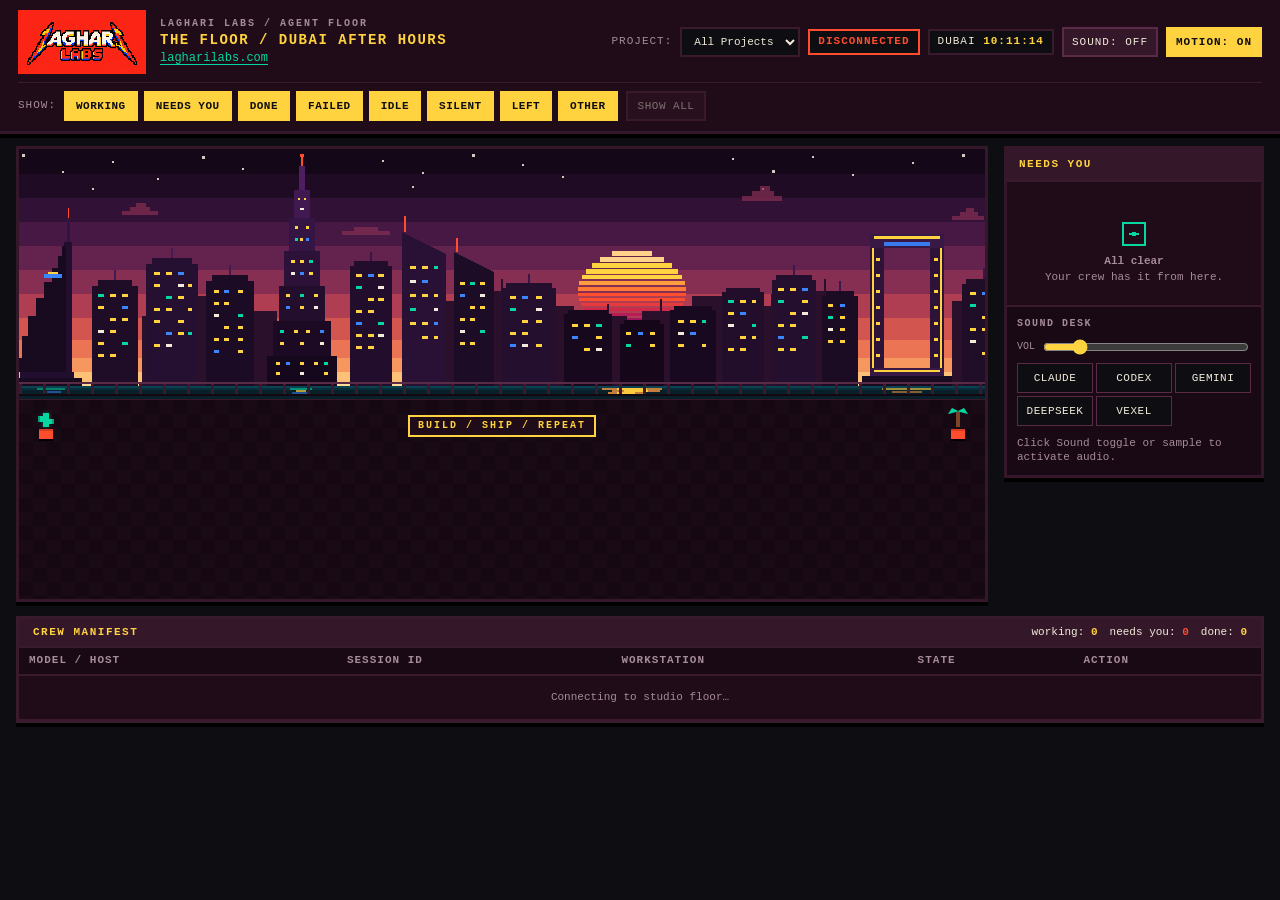
==== commit e3936854: "Replace Floor demo world with live status filters" ====
--- a/skills/floor/board/index.html
+++ b/skills/floor/board/index.html
@@ -27,12 +27,26 @@
             <option value="ALL">All Projects</option>
           </select>
         </div>
-        <button class="btn-demo" id="btn-demo-toggle">Demo World</button>
         <span class="status-badge live" id="connection-status">Live Floor</span>
         <div class="dubai-clock">DUBAI <b id="dubai-clock-time">--:--:--</b></div>
         <button class="btn-toggle" id="btn-sound-toggle" aria-pressed="false" aria-label="Toggle audio alerts (currently Off)">Sound: Off</button>
         <button class="btn-toggle active" id="btn-motion-toggle" aria-pressed="true" aria-label="Toggle motion animations (currently On)">Motion: On</button>
       </div>
+    </div>
+    <div class="header-filters" id="header-filters">
+      <span class="filter-label" id="status-filter-label">Show:</span>
+      <div class="status-chips" role="group" aria-labelledby="status-filter-label">
+        <button class="chip-toggle active" type="button" data-status-group="working" aria-pressed="true">Working</button>
+        <button class="chip-toggle active" type="button" data-status-group="needs_input" aria-pressed="true">Needs you</button>
+        <button class="chip-toggle active" type="button" data-status-group="done" aria-pressed="true">Done</button>
+        <button class="chip-toggle active" type="button" data-status-group="failed" aria-pressed="true">Failed</button>
+        <button class="chip-toggle active" type="button" data-status-group="idle" aria-pressed="true">Idle</button>
+        <button class="chip-toggle active" type="button" data-status-group="ghost" aria-pressed="true">Silent</button>
+        <button class="chip-toggle active" type="button" data-status-group="ended" aria-pressed="true">Left</button>
+        <button class="chip-toggle active" type="button" data-status-group="other" aria-pressed="true">Other</button>
+      </div>
+      <button class="btn-show-all" type="button" id="btn-show-all" disabled>Show all</button>
+      <span class="filter-count" id="filter-count" role="status" aria-live="polite"></span>
     </div>
   </header>
 
@@ -158,13 +172,6 @@
       </div>
     </div>
 
-    <!-- Demo Action Bar (visible in demo mode) -->
-    <div class="drawer-demo-bar" id="drawer-demo-controls" style="display:none;">
-      <span>Demo Actions:</span>
-      <button class="btn-demo-action" id="btn-demo-celebrate">Celebrate (Done)</button>
-      <button class="btn-demo-action" id="btn-demo-help">Needs Help</button>
-    </div>
-
     <div id="dlog" role="log" aria-label="Session conversation"></div>
 
     <div id="dsend">
--- a/skills/floor/board/assets/floor-world.css
+++ b/skills/floor/board/assets/floor-world.css
@@ -151,19 +151,6 @@
   box-shadow: 0 0 6px var(--mint);
 }
 
-.status-badge.demo {
-  border-color: var(--gold);
-  color: var(--gold);
-}
-
-.status-badge.demo::before {
-  content: "";
-  display: inline-block;
-  width: 6px;
-  height: 6px;
-  background: var(--gold);
-}
-
 .status-badge.offline {
   border-color: var(--coral);
   color: var(--coral);
@@ -269,22 +256,96 @@
   outline: none;
 }
 
-.btn-demo {
+/* ── Header status visibility filters (second row) ── */
+.header-filters {
+  display: flex;
+  align-items: center;
+  gap: 8px;
+  flex-wrap: wrap;
+  margin-top: 8px;
+  padding-top: 8px;
+  border-top: 1px solid var(--line-dark);
+}
+
+.filter-label {
+  font-size: 11px;
+  letter-spacing: 1px;
+  color: var(--dim);
+  text-transform: uppercase;
+  white-space: nowrap;
+}
+
+.status-chips {
+  display: flex;
+  align-items: center;
+  gap: 6px;
+  flex-wrap: wrap;
+  min-width: 0;
+}
+
+.chip-toggle {
   background: var(--midnight);
-  color: var(--gold);
+  color: var(--cream);
   border: 2px solid var(--gold);
   padding: 3px 10px;
   font-size: 11px;
-  letter-spacing: 1px;
+  letter-spacing: 0.5px;
   cursor: pointer;
   text-transform: uppercase;
   font-weight: bold;
   white-space: nowrap;
-}
-
-.btn-demo:hover {
+  min-height: 30px;
+}
+
+.chip-toggle.active {
   background: var(--gold);
   color: var(--midnight);
+}
+
+.chip-toggle:not(.active) {
+  background: var(--midnight);
+  color: var(--dim);
+  border-color: var(--line-bright);
+  font-weight: normal;
+}
+
+.chip-toggle:hover {
+  border-color: var(--gold);
+  color: var(--gold);
+}
+
+.chip-toggle.active:hover {
+  color: var(--midnight);
+}
+
+.btn-show-all {
+  background: var(--plum);
+  color: var(--cream);
+  border: 2px solid var(--line-bright);
+  padding: 3px 10px;
+  font-size: 11px;
+  letter-spacing: 0.5px;
+  cursor: pointer;
+  text-transform: uppercase;
+  white-space: nowrap;
+  min-height: 30px;
+}
+
+.btn-show-all:hover:not(:disabled) {
+  border-color: var(--gold);
+  color: var(--gold);
+}
+
+.btn-show-all:disabled {
+  opacity: 0.45;
+  cursor: not-allowed;
+}
+
+.filter-count {
+  font-size: 11px;
+  color: var(--dim);
+  letter-spacing: 0.5px;
+  white-space: nowrap;
 }
 
 /* ── Rooftop World Scene ── */
@@ -1260,32 +1321,6 @@
   color: var(--coral);
 }
 
-/* Demo action bar inside drawer */
-.drawer-demo-bar {
-  background: #180914;
-  padding: 6px 10px;
-  border-bottom: 1px solid var(--line-dark);
-  display: flex;
-  align-items: center;
-  gap: 8px;
-  font-size: 11px;
-}
-
-.btn-demo-action {
-  background: var(--plum);
-  border: 1px solid var(--gold);
-  color: var(--gold);
-  font-size: 10px;
-  padding: 2px 6px;
-  cursor: pointer;
-  text-transform: uppercase;
-}
-
-.btn-demo-action:hover {
-  background: var(--gold);
-  color: var(--midnight);
-}
-
 #dlog {
   flex: 1;
   overflow-y: auto;
@@ -1439,16 +1474,14 @@
 
 /* Branding and accessible controls retained with the original rooftop layout. */
 .brand-domain { color: var(--mint); font-size: 12px; text-underline-offset: 3px; }
-.btn-sample, .btn-drawer-action, .btn-demo-action, .btn-close, .btn-manifest-view,
-.btn-toggle, .btn-demo { min-height: 30px; font-size: 11px; }
+.btn-sample, .btn-drawer-action, .btn-close, .btn-manifest-view,
+.btn-toggle, .chip-toggle, .btn-show-all { min-height: 30px; font-size: 11px; }
 .sound-status { font-size: 11px; }
-.demo-pose-row { display: flex; flex-wrap: wrap; gap: 6px; width: 100%; }
-.drawer-demo-bar { flex-wrap: wrap; }
 .slot-badges, .slot-subagents { flex-wrap: wrap; max-width: 100%; }
 .zone-cwd { display: none; }
 @media (max-width: 600px) {
-  .btn-sample, .btn-drawer-action, .btn-demo-action, .btn-close, .btn-manifest-view,
-  .btn-toggle, .btn-demo { min-height: 36px; font-size: 12px; }
+  .btn-sample, .btn-drawer-action, .btn-close, .btn-manifest-view,
+  .btn-toggle, .chip-toggle, .btn-show-all { min-height: 36px; font-size: 12px; }
   .sound-status { font-size: 12px; }
   .header-controls { justify-content: flex-start; }
   .project-select { min-height: 36px; font-size: 12px; }
